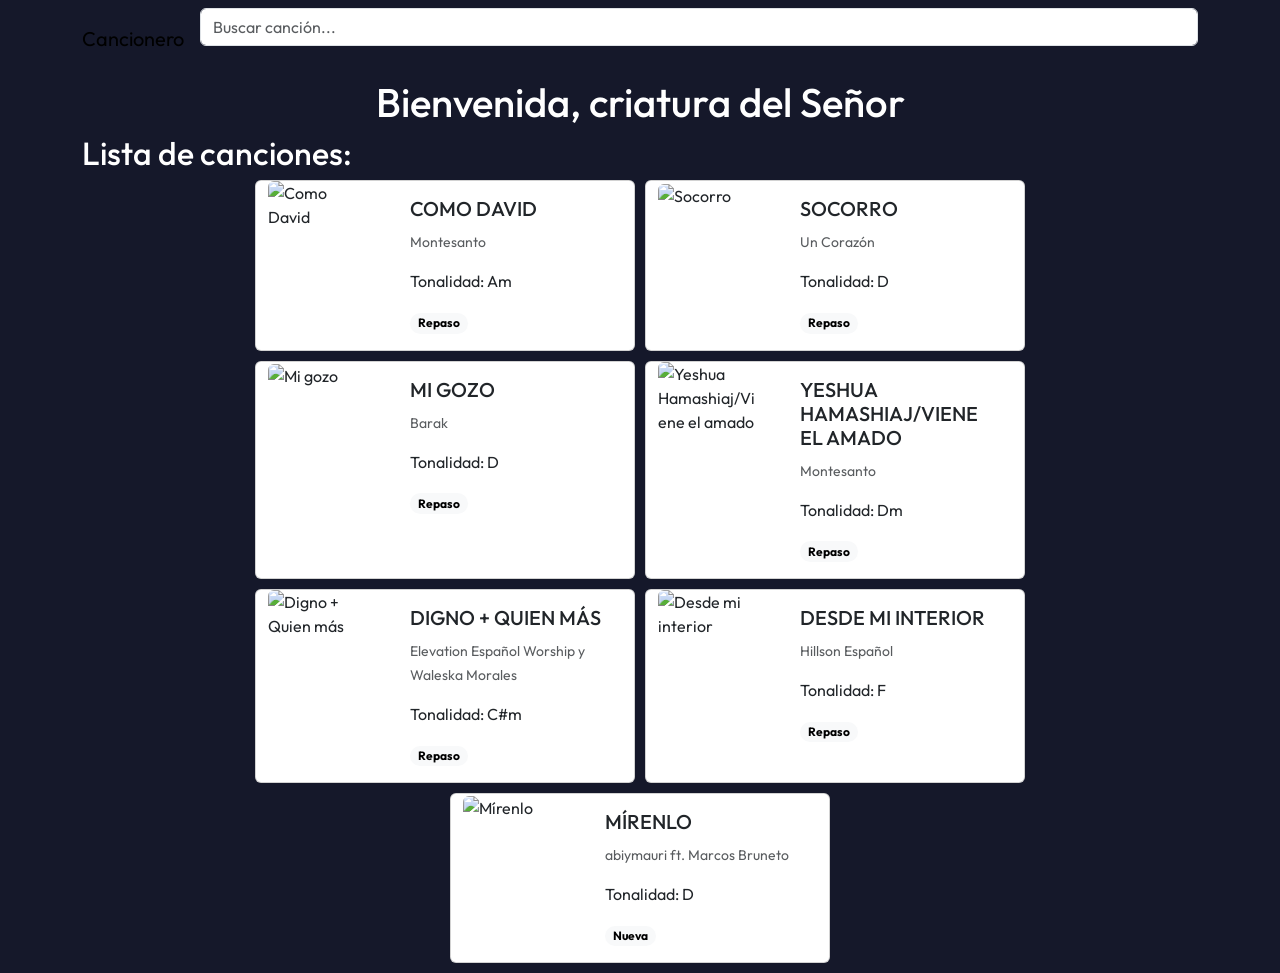
==== index.html @ 96d204db "Se crea toda la funcionalidad" ====
<!doctype html>
<html lang="en">

<head>
    <meta charset="UTF-8" />
    <meta name="viewport" content="width=device-width, initial-scale=1.0" />

    <!-- Tipografía -->
    <link rel="preconnect" href="https://fonts.googleapis.com">
    <link rel="preconnect" href="https://fonts.gstatic.com" crossorigin>
    <link href="https://fonts.googleapis.com/css2?family=Outfit:wght@100..900&display=swap" rel="stylesheet">

    <!-- Bootstrap -->
    <link href="https://cdn.jsdelivr.net/npm/bootstrap@5.3.8/dist/css/bootstrap.min.css" rel="stylesheet"
        integrity="sha384-sRIl4kxILFvY47J16cr9ZwB07vP4J8+LH7qKQnuqkuIAvNWLzeN8tE5YBujZqJLB" crossorigin="anonymous">


    <!-- Estilos CSS -->
    <link rel="stylesheet" href="assets/css/estilos.css">

    <title>Cancionero</title>
</head>

<body>
    <header>
        <nav class="container navbar navbar-expand-lg">
            <div class="container-fluid">
                <a class="navbar-brand" href="#">Cancionero</a>
                <button class="navbar-toggler" type="button" data-bs-toggle="collapse" data-bs-target="#navbarNav"
                    aria-controls="navbarNav" aria-expanded="false" aria-label="Toggle navigation">
                    <span class="navbar-toggler-icon"></span>
                </button>
                <div class="collapse navbar-collapse" id="navbarNav">


                    <input type="text" id="buscador" class="form-control mb-4" placeholder="Buscar canción...">


                </div>
            </div>
        </nav>
    </header>
    <main>
        <section id="hero" class="container text-center">
            <h1>Bienvenida, criatura del Señor</h1>
        </section>

        <section id="songs">
            <div class="container">
                <h2>Lista de canciones:</h2>

                <div class="row justify-content-center">
                    <!-- Código dinámico -->
                </div>
            </div>
        </section>
    </main>
    <footer></footer>




    <script src="assets/js/data.js"></script>
    <script src="assets/js/script.js"></script>
    <script src="https://cdn.jsdelivr.net/npm/bootstrap@5.3.8/dist/js/bootstrap.bundle.min.js"
        integrity="sha384-FKyoEForCGlyvwx9Hj09JcYn3nv7wiPVlz7YYwJrWVcXK/BmnVDxM+D2scQbITxI"
        crossorigin="anonymous"></script>
</body>



</html>
---- assets/css/estilos.css ----
:root {
  --primary-color: #15182a;
  --secondary-color: #243499;
  --light-color: #43c2fe;
}

* {
  margin: 0;
  padding: 0;
  box-sizing: border-box;
}

body {
  font-family: "Outfit", sans-serif;
  background-color: var(--primary-color);
  color: #ffffff;
}

.badge-nueva {
  background-color: #a64b36;
}
.badge-repaso {
  background-color: #46615a;
}

.card{
    max-width: 26rem;
    margin-inline: 5px;
    margin-bottom: 10px;
}
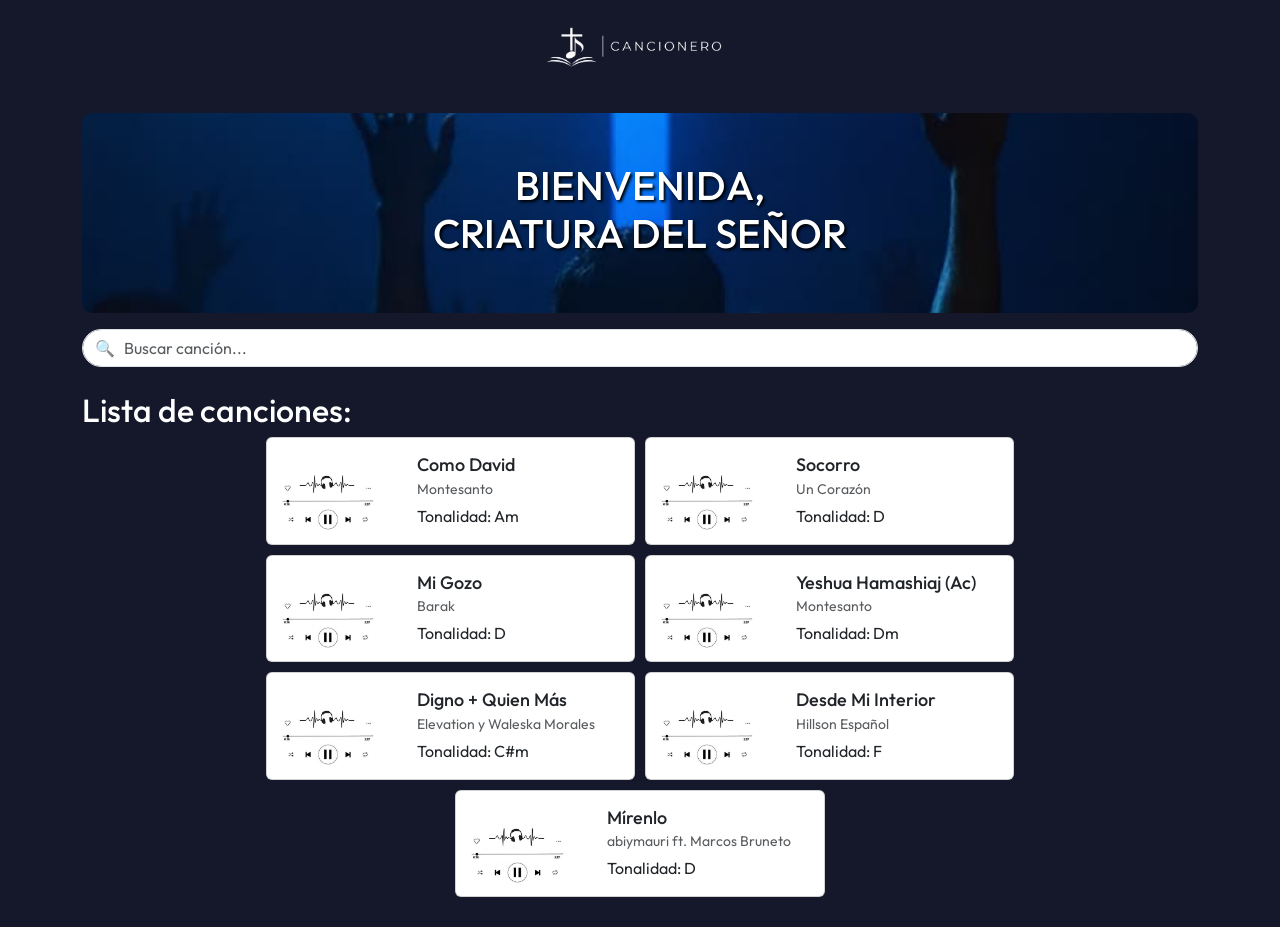
==== commit cfca693e: "Se termina el diseño a nivel visual y se agregan canciones en archivos html separados" ====
--- a/index.html
+++ b/index.html
@@ -23,33 +23,29 @@
 
 <body>
     <header>
-        <nav class="container navbar navbar-expand-lg">
-            <div class="container-fluid">
-                <a class="navbar-brand" href="#">Cancionero</a>
-                <button class="navbar-toggler" type="button" data-bs-toggle="collapse" data-bs-target="#navbarNav"
-                    aria-controls="navbarNav" aria-expanded="false" aria-label="Toggle navigation">
-                    <span class="navbar-toggler-icon"></span>
-                </button>
-                <div class="collapse navbar-collapse" id="navbarNav">
+        <nav class="container navbar justify-content-center">
 
+            <a class="navbar-brand" href="#">
+                <img src="assets/img/logo-cancionero.png" alt="">
+            </a>
 
-                    <input type="text" id="buscador" class="form-control mb-4" placeholder="Buscar canción...">
-
-
-                </div>
-            </div>
         </nav>
     </header>
     <main>
-        <section id="hero" class="container text-center">
-            <h1>Bienvenida, criatura del Señor</h1>
+        <section id="hero" class="container text-center mb-3">
+            <div class="hero-bg">
+                <h1>Bienvenida, <br>criatura del Señor</h1>
+            </div>
+        </section>
+        <section class="container">
+            <input type="text" id="buscador" class="form-control mb-4" placeholder="🔍   Buscar canción...">
         </section>
 
         <section id="songs">
             <div class="container">
                 <h2>Lista de canciones:</h2>
 
-                <div class="row justify-content-center">
+                <div class="row justify-content-center mx-1">
                     <!-- Código dinámico -->
                 </div>
             </div>
--- a/assets/css/estilos.css
+++ b/assets/css/estilos.css
@@ -23,8 +23,101 @@
   background-color: #46615a;
 }
 
-.card{
-    max-width: 26rem;
-    margin-inline: 5px;
-    margin-bottom: 10px;
+.card {
+  max-width: 26rem;
+  margin-inline: 5px;
+  margin-bottom: 10px;
 }
+.card img {
+  object-fit: cover;
+  width: 100%;
+}
+
+.card .card-body h5 {
+  font-size: 18px;
+  text-transform: capitalize;
+}
+
+.card .card-body .card-text {
+  font-size: 16px;
+}
+
+span {
+  margin-right: 4rem;
+}
+header {
+  margin-bottom: 20px;
+}
+
+.canciones {
+  font-size: 18px;
+}
+
+.canciones-titulos {
+  text-align: center;
+}
+
+.canciones-titulos h5 {
+  font-weight: 300;
+  color: gray;
+}
+.letras {
+  background-color: #24349920;
+  padding: 10px;
+  border-radius: 8px;
+}
+strong {
+  color: var(--light-color);
+  font-size: 14px;
+}
+.navbar-brand {
+  width: 200px;
+}
+
+.navbar-brand img {
+  object-fit: cover;
+  width: 100%;
+}
+
+footer {
+  margin: 20px 0;
+}
+.btn-arriba {
+  background-color: var(--secondary-color);
+  color: #fff;
+  padding: 5px 8px;
+  text-decoration: none;
+  border-radius: 50px;
+}
+
+#hero .hero-bg {
+  background-image: url(../img/adoracion-azul.jpeg);
+  min-height: 200px;
+  background-position: center;
+  background-size: cover;
+  border-radius: 10px;
+  display: flex;
+  align-items: center;
+  justify-content: center;
+}
+
+#hero .hero-bg h1 {
+  text-transform: uppercase;
+  text-shadow: 2px 2px 3px #000000;
+}
+
+#buscador {
+  border-radius: 50px;
+}
+
+.btn-volver {
+  background-color: #243499;
+  border-radius: 50px;
+  padding: 5px 8px;
+  width: 50px;
+}
+
+.btn-volver a {
+  text-decoration: none;
+  color: #fff;
+}
